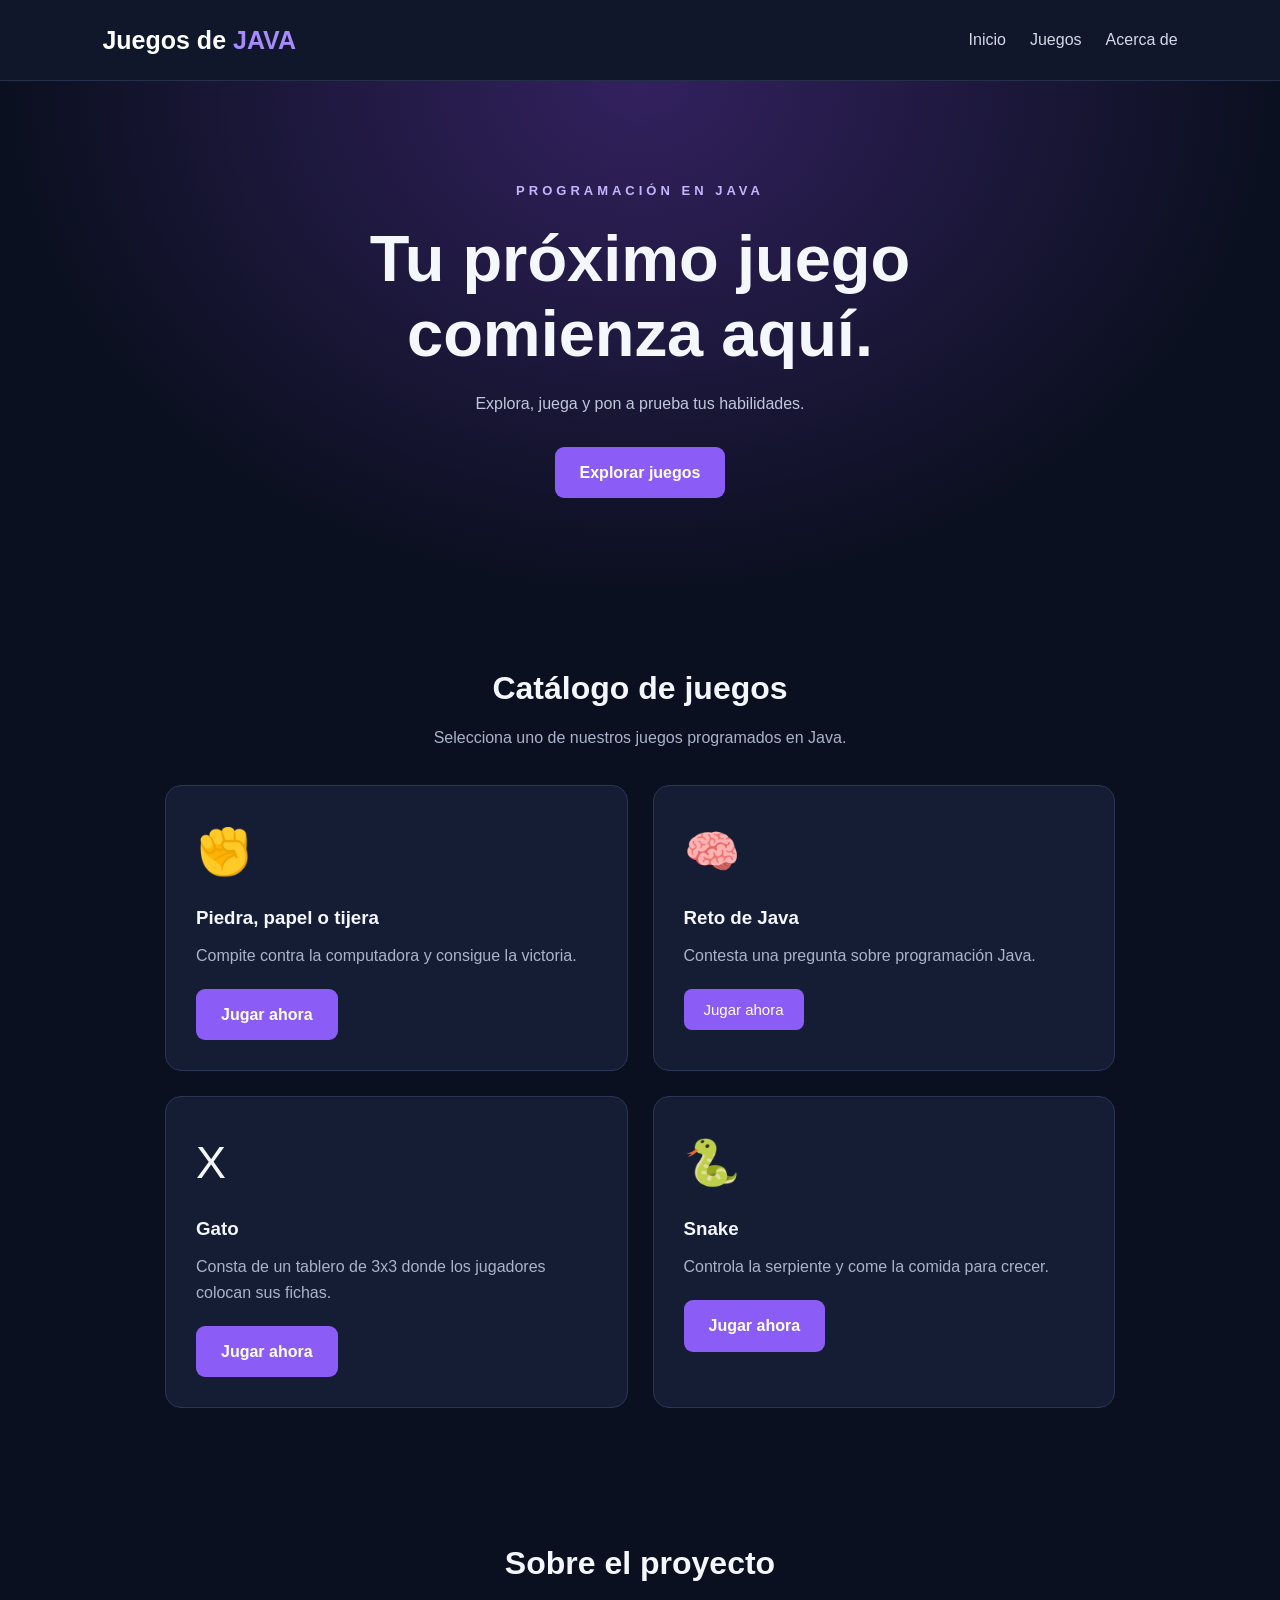
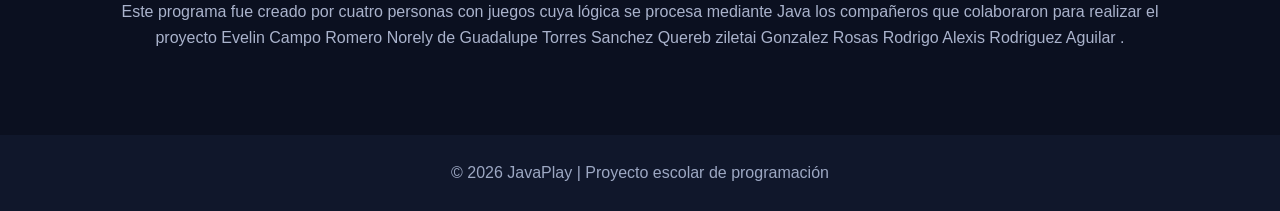
==== index.html @ ee041f77 "1" ====
<!doctype html>
<html lang="es">
    <head>
        <meta charset="UTF-8" />
        <meta name="viewport" content="width=device-width, initial-scale=1.0" />
        <title>Portal de Juegos Java</title>
        <link rel="stylesheet" href="styles/styles.css" />
    </head>
    <body>
        <header class="encabezado">
            <a href="index.html" class="logo">Juegos de <span> JAVA</span></a>

            <nav>
                <a href="#inicio">Inicio</a>
                <a href="#juegos">Juegos</a>
                <a href="#acerca">Acerca de</a>
            </nav>
        </header>

        <main>
            <section class="hero" id="inicio">
                <p class="etiqueta">PROGRAMACIÓN EN JAVA</p>
                <h1>
                    Tu próximo juego<br />
                    comienza aquí.
                </h1>
                <p>Explora, juega y pon a prueba tus habilidades.</p>
                <a href="#juegos" class="boton">Explorar juegos</a>
            </section>

            <section class="seccion" id="juegos">
                <h2>Catálogo de juegos</h2>
                <p class="descripcion">Selecciona uno de nuestros juegos programados en Java.</p>

                <div class="catalogo">
                    <article class="tarjeta">
                        <div class="icono">✊</div>
                        <h3>Piedra, papel o tijera</h3>
                        <p>Compite contra la computadora y consigue la victoria.</p>
                        <a class="boton" href="HTML/ppt.html">Jugar ahora</a>
                    </article>

                    <article class="tarjeta">
                        <div class="icono">🧠</div>
                        <h3>Reto de Java</h3>
                        <p>Contesta una pregunta sobre programación Java.</p>
                        <button onclick="abrirJuego('quiz')">Jugar ahora</button>
                    </article>

                    <article class="tarjeta">
                        <div class="icono">X</div>
                        <h3>Gato</h3>
                        <p>Consta de un tablero de 3x3 donde los jugadores colocan sus fichas.</p>
                        <a class="boton" href="HTML/gato.html">Jugar ahora</a>
                    </article>

                    <article class="tarjeta">
                        <div class="icono">🐍</div>
                        <h3>Snake</h3>
                        <p>Controla la serpiente y come la comida para crecer.</p>
                        <a class="boton" href="HTML/vibora.html">Jugar ahora</a>
                    </article>
                </div>
            </section>

            <section class="zona-juego" id="zonaJuego" hidden>
                <h2 id="tituloJuego">Juego</h2>
                <div id="contenidoJuego"></div>
                <p id="resultado" aria-live="polite"></p>
                <button class="secundario" onclick="cerrarJuego()">Volver al menú</button>
            </section>

            <section class="acerca" id="acerca">
                <h2>Sobre el proyecto</h2>
                <p>
                    Este programa fue creado por cuatro personas con juegos cuya lógica se procesa mediante Java los
                    compañeros que colaboraron para realizar el proyecto Evelin Campo Romero Norely de Guadalupe Torres
                    Sanchez Quereb ziletai Gonzalez Rosas Rodrigo Alexis Rodriguez Aguilar .
                </p>
            </section>
        </main>

        <footer>
            <p>© 2026 JavaPlay | Proyecto escolar de programación</p>
        </footer>

        <script src="app.js"></script>
    </body>
</html>
---- styles/styles.css ----
* {
    margin: 0;
    padding: 0;
    box-sizing: border-box;
}

html {
    scroll-behavior: smooth;
}

body {
    font-family: Arial, sans-serif;
    background: #0b1020;
    color: #f5f7ff;
    line-height: 1.6;
}

.encabezado {
    display: flex;
    justify-content: space-between;
    align-items: center;
    padding: 20px 8%;
    background: #10172b;
    border-bottom: 1px solid #26304b;
    position: sticky;
    top: 0;
    z-index: 10;
}

.logo {
    color: white;
    font-size: 25px;
    font-weight: bold;
    text-decoration: none;
}

.logo span {
    color: #a78bfa;
}

nav {
    display: flex;
    gap: 24px;
}

nav a {
    color: #d6d9e8;
    text-decoration: none;
}

nav a:hover {
    color: #a78bfa;
}

.hero {
    text-align: center;
    padding: 100px 20px;
    background: radial-gradient(ellipse at top, #33215f, #0b1020 70%);
}

.etiqueta {
    color: #c4b5fd;
    letter-spacing: 4px;
    font-size: 13px;
    font-weight: bold;
}

.hero h1 {
    font-size: clamp(36px, 6vw, 65px);
    line-height: 1.15;
    margin: 20px 0;
}

.hero p:not(.etiqueta) {
    color: #c1c8dc;
    margin-bottom: 30px;
}

.boton {
    display: inline-block;
    padding: 13px 25px;
    background: #8b5cf6;
    color: white;
    border-radius: 9px;
    text-decoration: none;
    font-weight: bold;
}

.boton:hover,
button:hover {
    background: #7c3aed;
    transform: translateY(-2px);
}

.seccion,
.acerca,
.zona-juego {
    padding: 65px 8%;
    text-align: center;
}

.seccion h2,
.acerca h2,
.zona-juego h2 {
    font-size: 32px;
    margin-bottom: 10px;
}

.descripcion {
    color: #aab3cc;
    margin-bottom: 35px;
}

.catalogo {
    display: grid;
    grid-template-columns: repeat(2, minmax(0, 1fr));
    gap: 25px;
    max-width: 950px;
    margin: auto;
}

.tarjeta {
    background: #141d33;
    border: 1px solid #293653;
    border-radius: 16px;
    padding: 30px;
    text-align: left;
    transition: 0.2s;
}

.tarjeta:hover {
    border-color: #8b5cf6;
    transform: translateY(-4px);
}

.icono {
    font-size: 45px;
    margin-bottom: 15px;
}

.tarjeta h3 {
    margin-bottom: 10px;
}

.tarjeta p,
.acerca p {
    color: #aab3cc;
    margin-bottom: 20px;
}

button {
    border: none;
    padding: 12px 20px;
    background: #8b5cf6;
    color: white;
    border-radius: 8px;
    font-size: 15px;
    cursor: pointer;
    transition: 0.2s;
}

.secundario {
    margin-top: 15px;
    background: #26304b;
}

.zona-juego {
    background: #11182b;
    margin: 20px 8%;
    border: 1px solid #293653;
    border-radius: 16px;
}

.zona-juego button {
    margin: 6px;
}

.zona-juego input {
    padding: 12px;
    border: 1px solid #526080;
    border-radius: 8px;
    margin: 12px;
    max-width: 100%;
}

#resultado {
    margin: 20px 0;
    color: #c4b5fd;
    font-weight: bold;
}

footer {
    text-align: center;
    padding: 25px;
    background: #10172b;
    color: #9da8c3;
}

[hidden] {
    display: none !important;
}

.pagina-gato {
    min-height: 100vh;
    background: radial-gradient(ellipse at 50% 0%, #262044, #0b1020 62%);
}

.gato-principal {
    display: grid;
    min-height: calc(100vh - 80px);
    place-items: center;
    padding: 48px 20px;
}

.juego-gato {
    width: min(100%, 420px);
    text-align: center;
}

.juego-gato h1 {
    margin: 8px 0;
    font-size: 48px;
}

.gato-instruccion {
    color: #c1c8dc;
}

.gato-estado {
    min-height: 32px;
    margin: 24px 0 16px;
    color: #c4b5fd;
    font-size: 20px;
    font-weight: bold;
}

.tablero-gato {
    display: grid;
    grid-template-columns: repeat(3, minmax(0, 1fr));
    gap: 10px;
    width: min(100%, 360px);
    aspect-ratio: 1;
    margin: 0 auto 24px;
}

.casilla-gato {
    display: grid;
    min-width: 0;
    min-height: 0;
    place-items: center;
    padding: 0;
    border: 1px solid #454064;
    border-radius: 8px;
    background: #17162b;
    color: #f5f7ff;
    font-size: clamp(42px, 14vw, 76px);
    font-weight: bold;
    line-height: 1;
}

.casilla-gato:hover {
    border-color: #a78bfa;
    background: #211e3a;
    transform: none;
}

.casilla-gato:focus-visible,
.reiniciar-gato:focus-visible {
    outline: 3px solid #c4b5fd;
    outline-offset: 3px;
}

.marca-x {
    color: #a78bfa;
}

.marca-o {
    color: #f0abfc;
}

.reiniciar-gato {
    min-height: 44px;
}

.pagina-ppt {
    min-height: 100vh;
    background: radial-gradient(ellipse at 50% 0%, #262044, #0b1020 62%);
}

.ppt-principal {
    display: grid;
    min-height: calc(100vh - 80px);
    place-items: center;
    padding: 48px 20px;
}

.juego-ppt {
    width: min(100%, 620px);
    padding: 32px;
    border: 1px solid #293653;
    border-radius: 18px;
    background: #141d33;
    text-align: center;
}

.juego-ppt h1 {
    margin: 8px 0;
    font-size: clamp(32px, 7vw, 48px);
    line-height: 1.15;
}

.ppt-instruccion {
    color: #c1c8dc;
}

.ppt-opciones {
    display: flex;
    justify-content: center;
    flex-wrap: wrap;
    gap: 12px;
    margin: 28px 0;
}

.ppt-boton {
    min-width: 130px;
    border: 1px solid #454064;
    background: #17162b;
    font-weight: bold;
}

.ppt-boton:hover {
    border-color: #a78bfa;
    background: #211e3a;
}

.ppt-boton:focus-visible,
.reiniciar-ppt:focus-visible {
    outline: 3px solid #c4b5fd;
    outline-offset: 3px;
}

.ppt-icono {
    display: block;
    margin-bottom: 4px;
    font-size: 36px;
}

.ppt-resultado {
    display: grid;
    min-height: 90px;
    align-content: center;
    gap: 4px;
    padding: 16px;
    border-radius: 12px;
    background: #0b1020;
    color: #c1c8dc;
}

.ppt-resultado strong {
    color: #c4b5fd;
    font-size: 19px;
}

.ppt-marcador {
    display: flex;
    justify-content: center;
    gap: 48px;
    margin: 22px 0;
}

.ppt-marcador span {
    color: #aab3cc;
}

.ppt-marcador b {
    display: block;
    color: #f5f7ff;
    font-size: 28px;
}

.reiniciar-ppt {
    min-height: 44px;
}

@media (max-width: 650px) {
    .encabezado {
        flex-direction: column;
        gap: 15px;
    }

    nav {
        gap: 15px;
        flex-wrap: wrap;
        justify-content: center;
    }

    .catalogo {
        grid-template-columns: 1fr;
    }

    .hero {
        padding: 75px 20px;
    }

    .juego-ppt {
        padding: 24px 16px;
    }

    .ppt-boton {
        min-width: 95px;
        padding: 12px 8px;
    }
}
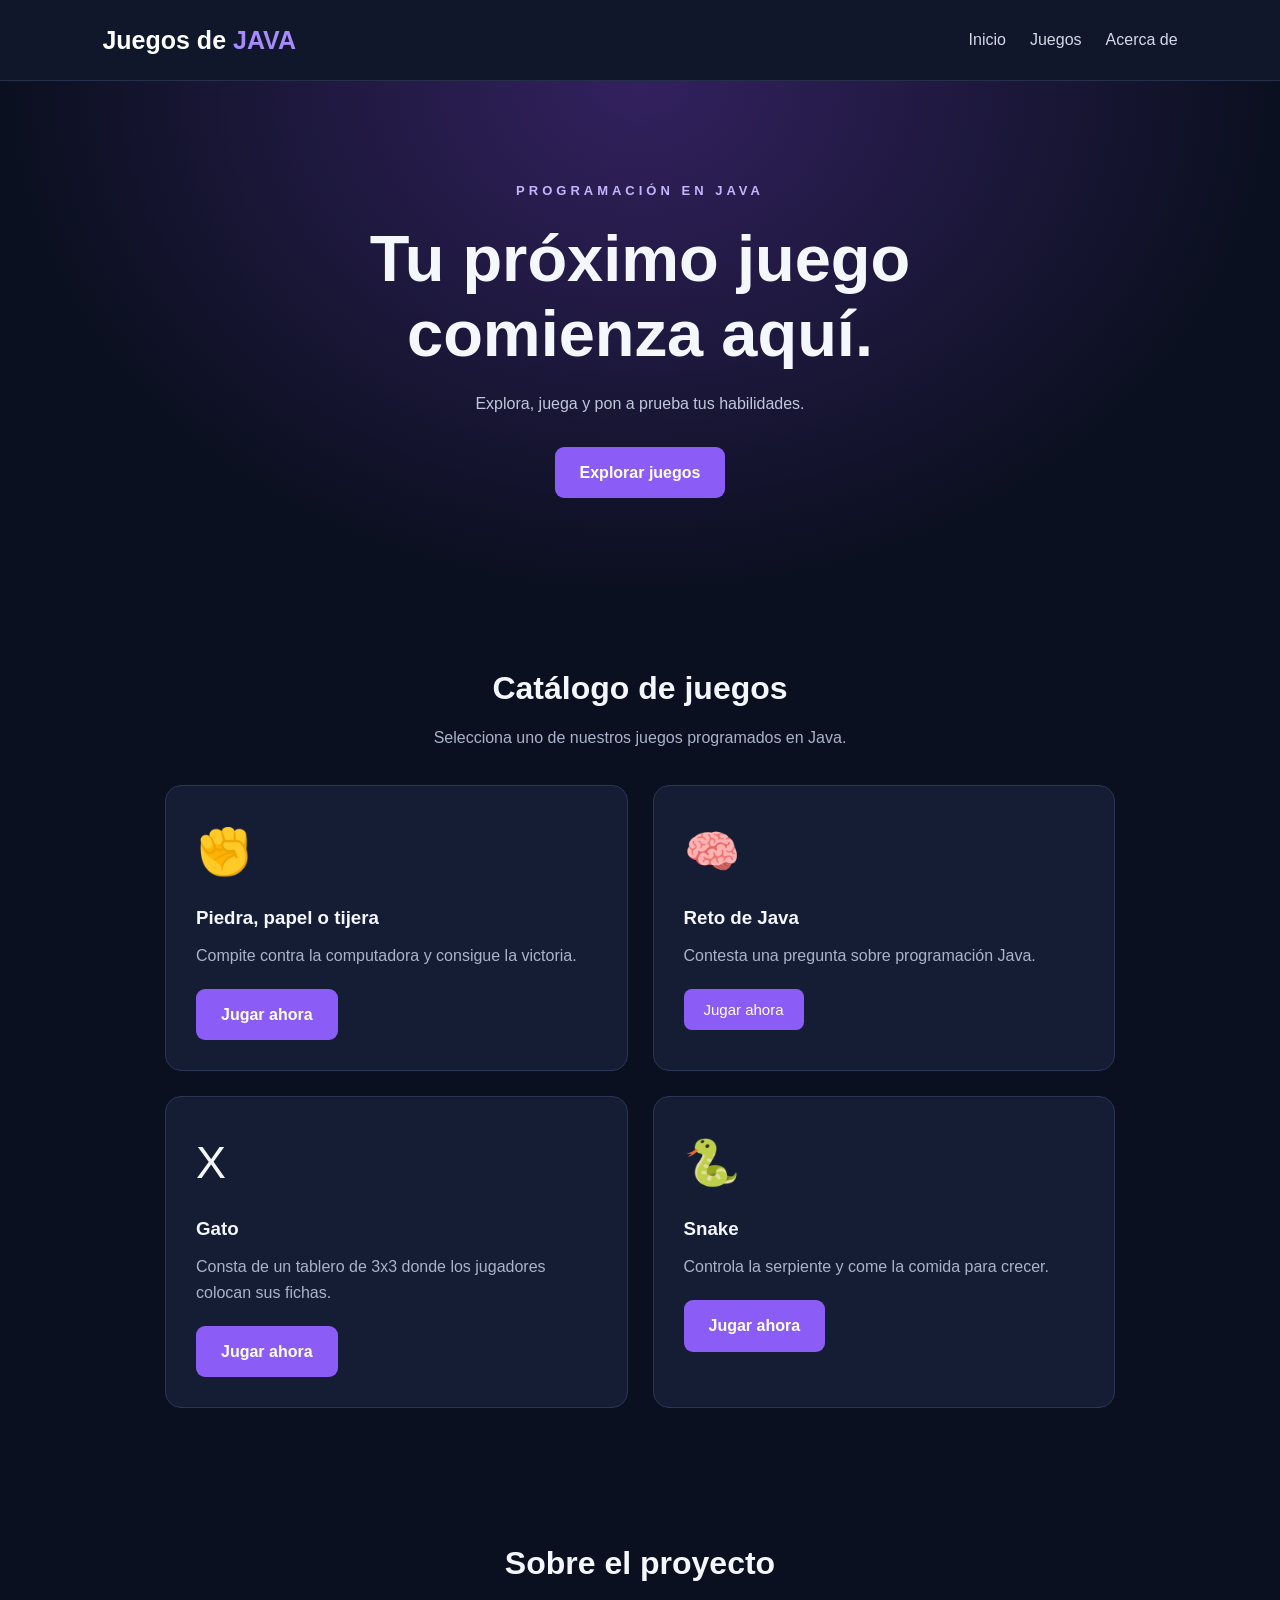
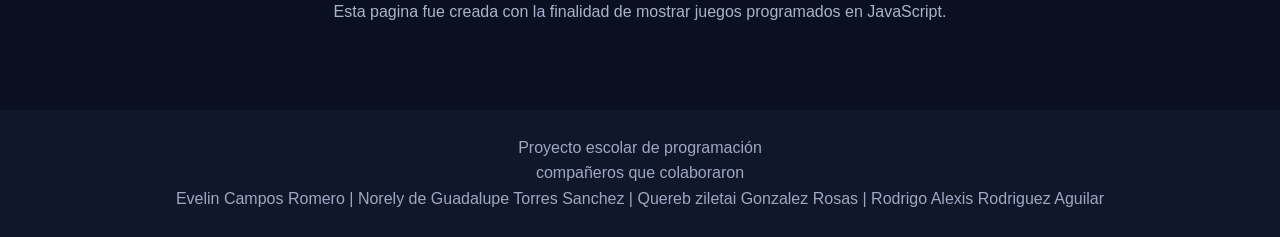
==== commit 2233c259: "styles separados" ====
--- a/index.html
+++ b/index.html
@@ -73,15 +73,22 @@
             <section class="acerca" id="acerca">
                 <h2>Sobre el proyecto</h2>
                 <p>
-                    Este programa fue creado por cuatro personas con juegos cuya lógica se procesa mediante Java los
-                    compañeros que colaboraron para realizar el proyecto Evelin Campo Romero Norely de Guadalupe Torres
-                    Sanchez Quereb ziletai Gonzalez Rosas Rodrigo Alexis Rodriguez Aguilar .
+                    Esta pagina fue creada con la finalidad de mostrar juegos programados en JavaScript.
                 </p>
             </section>
         </main>
 
         <footer>
-            <p>© 2026 JavaPlay | Proyecto escolar de programación</p>
+            <p>Proyecto escolar de programación</p>
+
+            <p>
+                compañeros que colaboraron
+            </p>
+
+            <p>
+                Evelin Campos Romero | Norely de Guadalupe Torres
+                Sanchez | Quereb ziletai Gonzalez Rosas | Rodrigo Alexis Rodriguez Aguilar 
+            </p>
         </footer>
 
         <script src="app.js"></script>
--- a/styles/styles.css
+++ b/styles/styles.css
@@ -200,188 +200,6 @@
     display: none !important;
 }
 
-.pagina-gato {
-    min-height: 100vh;
-    background: radial-gradient(ellipse at 50% 0%, #262044, #0b1020 62%);
-}
-
-.gato-principal {
-    display: grid;
-    min-height: calc(100vh - 80px);
-    place-items: center;
-    padding: 48px 20px;
-}
-
-.juego-gato {
-    width: min(100%, 420px);
-    text-align: center;
-}
-
-.juego-gato h1 {
-    margin: 8px 0;
-    font-size: 48px;
-}
-
-.gato-instruccion {
-    color: #c1c8dc;
-}
-
-.gato-estado {
-    min-height: 32px;
-    margin: 24px 0 16px;
-    color: #c4b5fd;
-    font-size: 20px;
-    font-weight: bold;
-}
-
-.tablero-gato {
-    display: grid;
-    grid-template-columns: repeat(3, minmax(0, 1fr));
-    gap: 10px;
-    width: min(100%, 360px);
-    aspect-ratio: 1;
-    margin: 0 auto 24px;
-}
-
-.casilla-gato {
-    display: grid;
-    min-width: 0;
-    min-height: 0;
-    place-items: center;
-    padding: 0;
-    border: 1px solid #454064;
-    border-radius: 8px;
-    background: #17162b;
-    color: #f5f7ff;
-    font-size: clamp(42px, 14vw, 76px);
-    font-weight: bold;
-    line-height: 1;
-}
-
-.casilla-gato:hover {
-    border-color: #a78bfa;
-    background: #211e3a;
-    transform: none;
-}
-
-.casilla-gato:focus-visible,
-.reiniciar-gato:focus-visible {
-    outline: 3px solid #c4b5fd;
-    outline-offset: 3px;
-}
-
-.marca-x {
-    color: #a78bfa;
-}
-
-.marca-o {
-    color: #f0abfc;
-}
-
-.reiniciar-gato {
-    min-height: 44px;
-}
-
-.pagina-ppt {
-    min-height: 100vh;
-    background: radial-gradient(ellipse at 50% 0%, #262044, #0b1020 62%);
-}
-
-.ppt-principal {
-    display: grid;
-    min-height: calc(100vh - 80px);
-    place-items: center;
-    padding: 48px 20px;
-}
-
-.juego-ppt {
-    width: min(100%, 620px);
-    padding: 32px;
-    border: 1px solid #293653;
-    border-radius: 18px;
-    background: #141d33;
-    text-align: center;
-}
-
-.juego-ppt h1 {
-    margin: 8px 0;
-    font-size: clamp(32px, 7vw, 48px);
-    line-height: 1.15;
-}
-
-.ppt-instruccion {
-    color: #c1c8dc;
-}
-
-.ppt-opciones {
-    display: flex;
-    justify-content: center;
-    flex-wrap: wrap;
-    gap: 12px;
-    margin: 28px 0;
-}
-
-.ppt-boton {
-    min-width: 130px;
-    border: 1px solid #454064;
-    background: #17162b;
-    font-weight: bold;
-}
-
-.ppt-boton:hover {
-    border-color: #a78bfa;
-    background: #211e3a;
-}
-
-.ppt-boton:focus-visible,
-.reiniciar-ppt:focus-visible {
-    outline: 3px solid #c4b5fd;
-    outline-offset: 3px;
-}
-
-.ppt-icono {
-    display: block;
-    margin-bottom: 4px;
-    font-size: 36px;
-}
-
-.ppt-resultado {
-    display: grid;
-    min-height: 90px;
-    align-content: center;
-    gap: 4px;
-    padding: 16px;
-    border-radius: 12px;
-    background: #0b1020;
-    color: #c1c8dc;
-}
-
-.ppt-resultado strong {
-    color: #c4b5fd;
-    font-size: 19px;
-}
-
-.ppt-marcador {
-    display: flex;
-    justify-content: center;
-    gap: 48px;
-    margin: 22px 0;
-}
-
-.ppt-marcador span {
-    color: #aab3cc;
-}
-
-.ppt-marcador b {
-    display: block;
-    color: #f5f7ff;
-    font-size: 28px;
-}
-
-.reiniciar-ppt {
-    min-height: 44px;
-}
-
 @media (max-width: 650px) {
     .encabezado {
         flex-direction: column;
@@ -401,13 +219,4 @@
     .hero {
         padding: 75px 20px;
     }
-
-    .juego-ppt {
-        padding: 24px 16px;
-    }
-
-    .ppt-boton {
-        min-width: 95px;
-        padding: 12px 8px;
-    }
-}
+}
